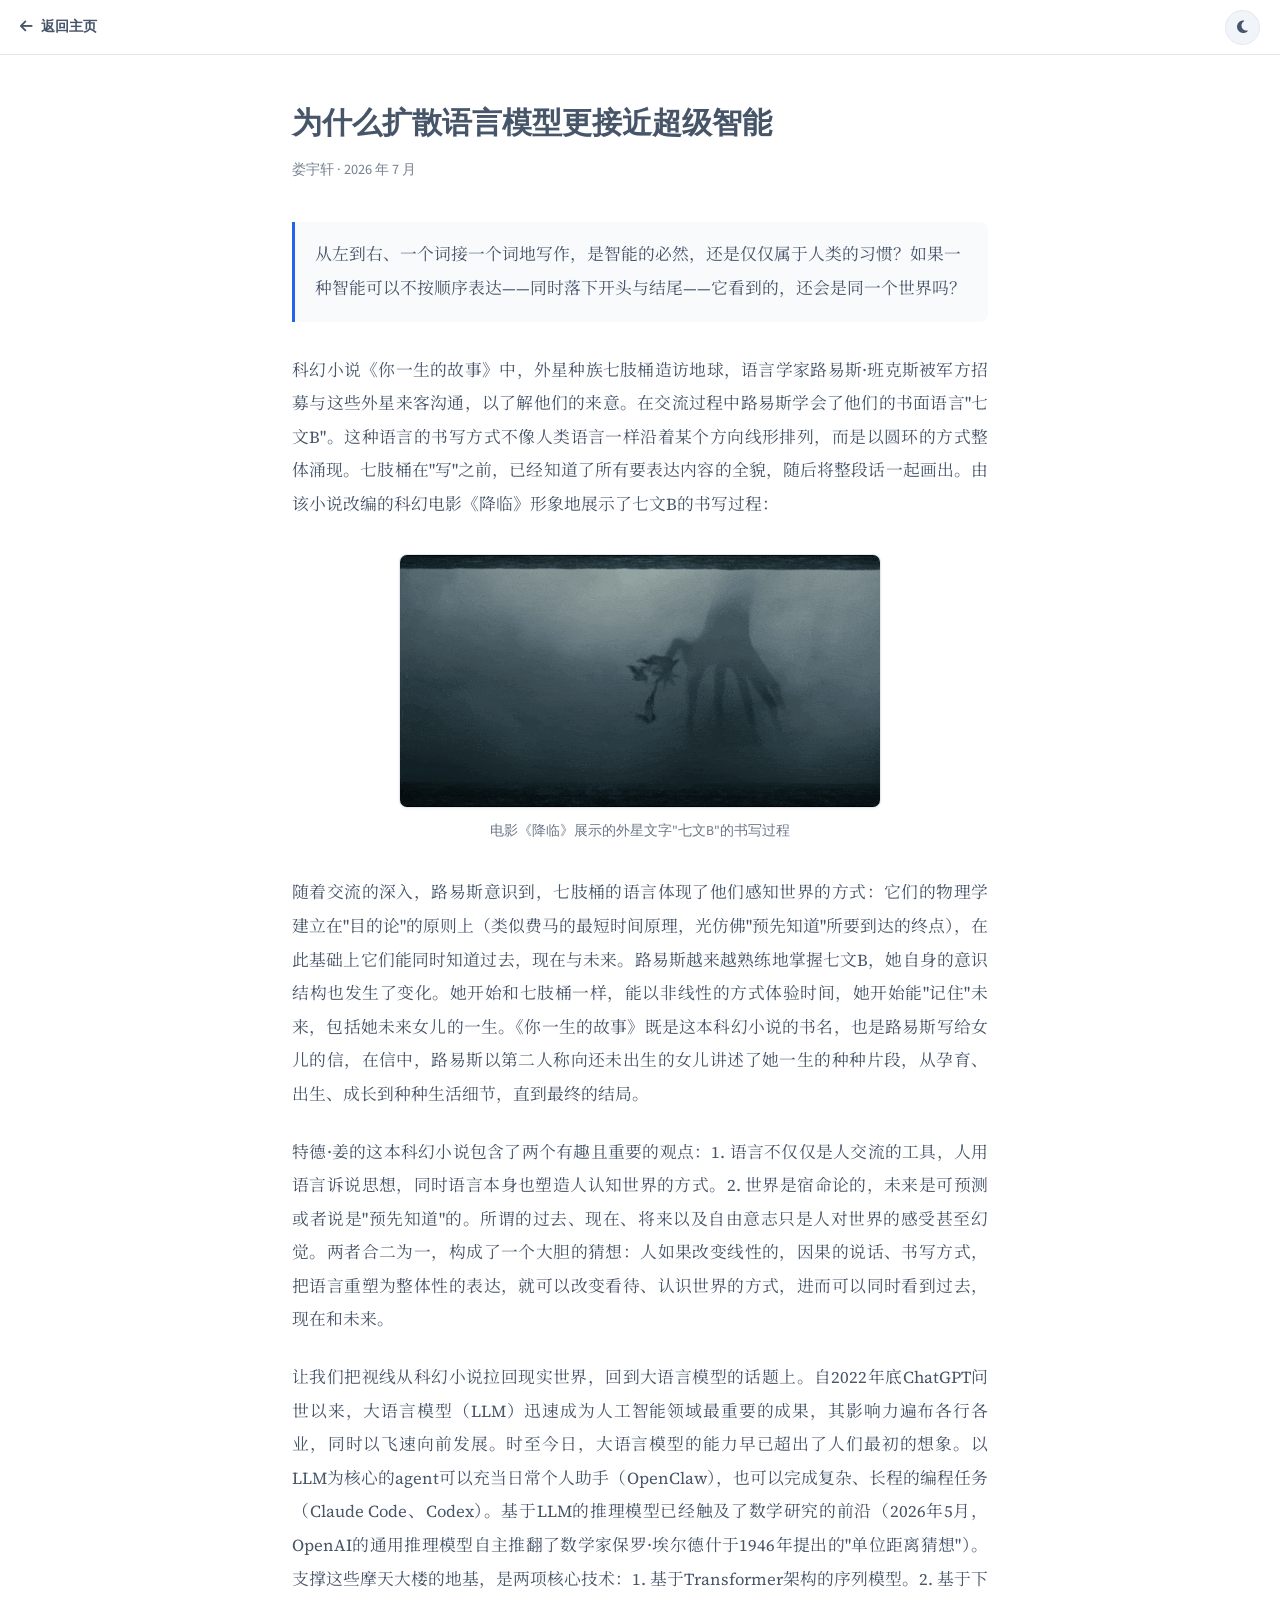
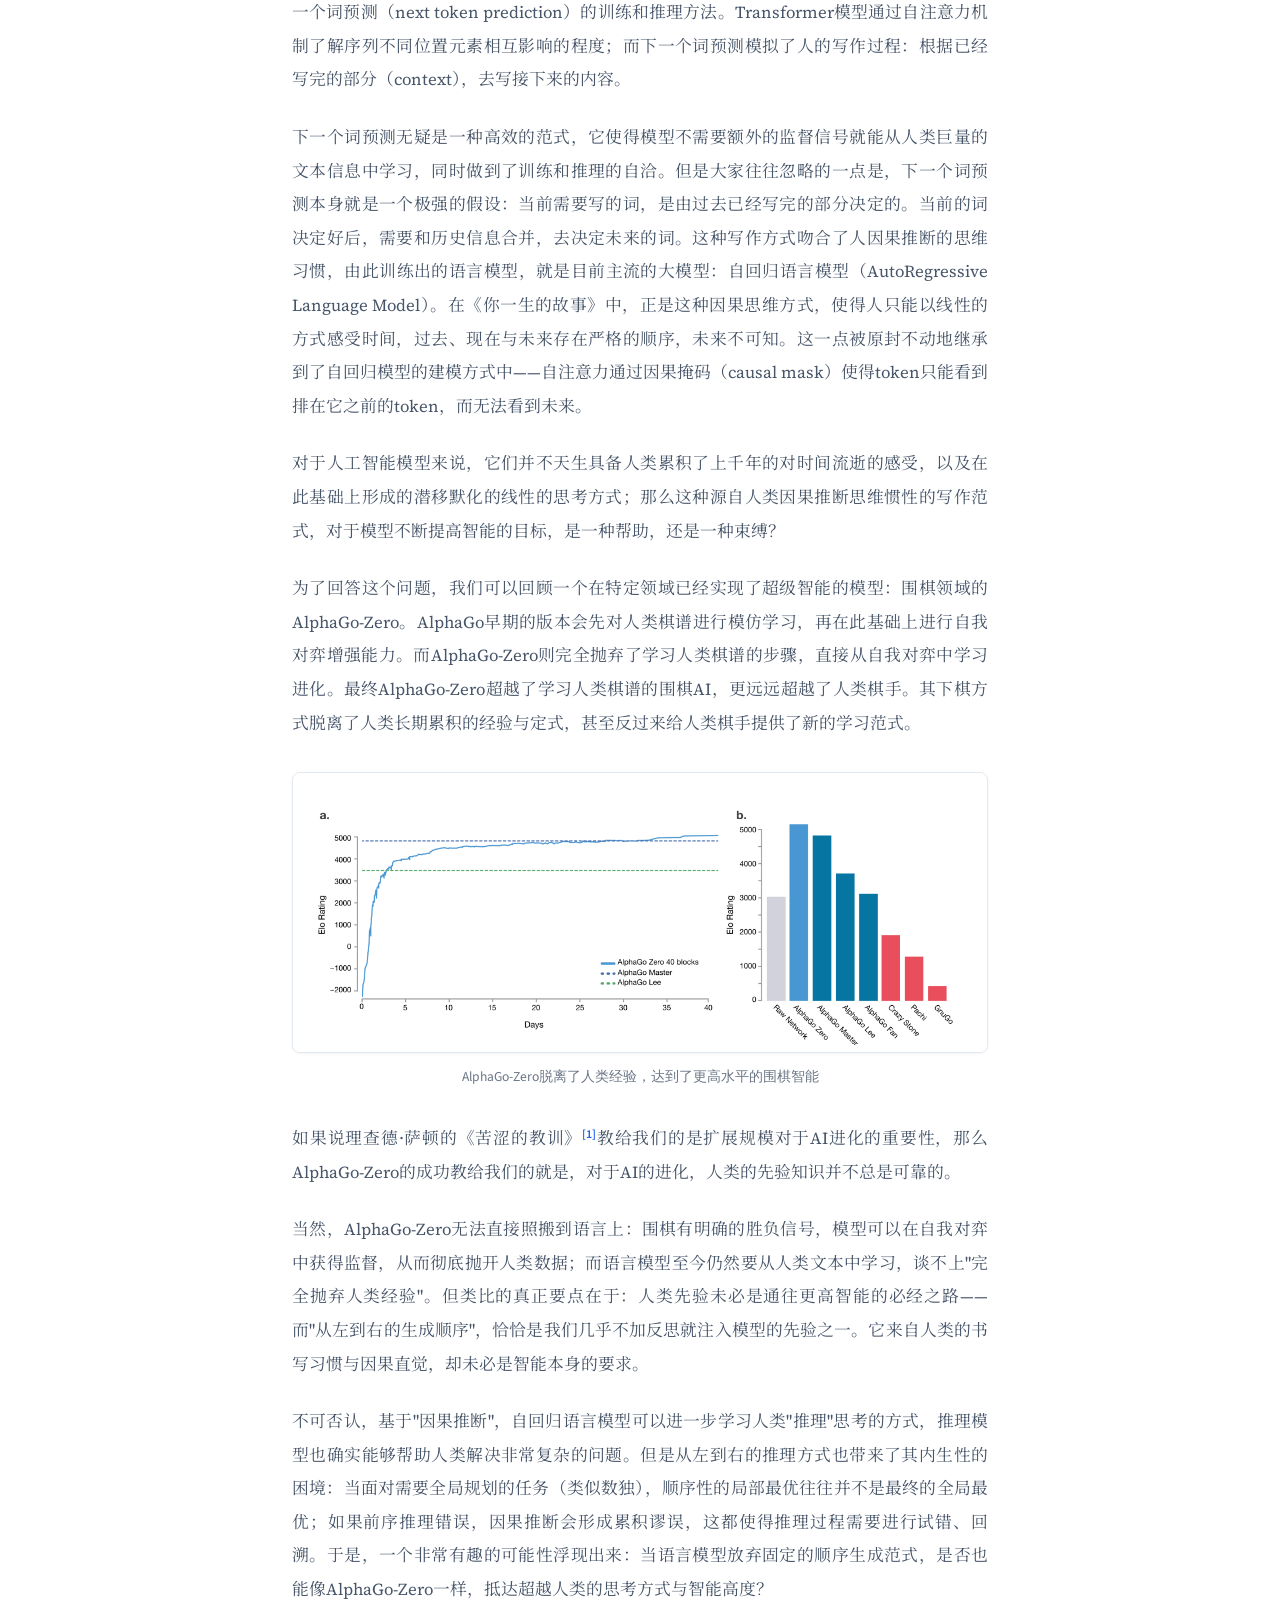
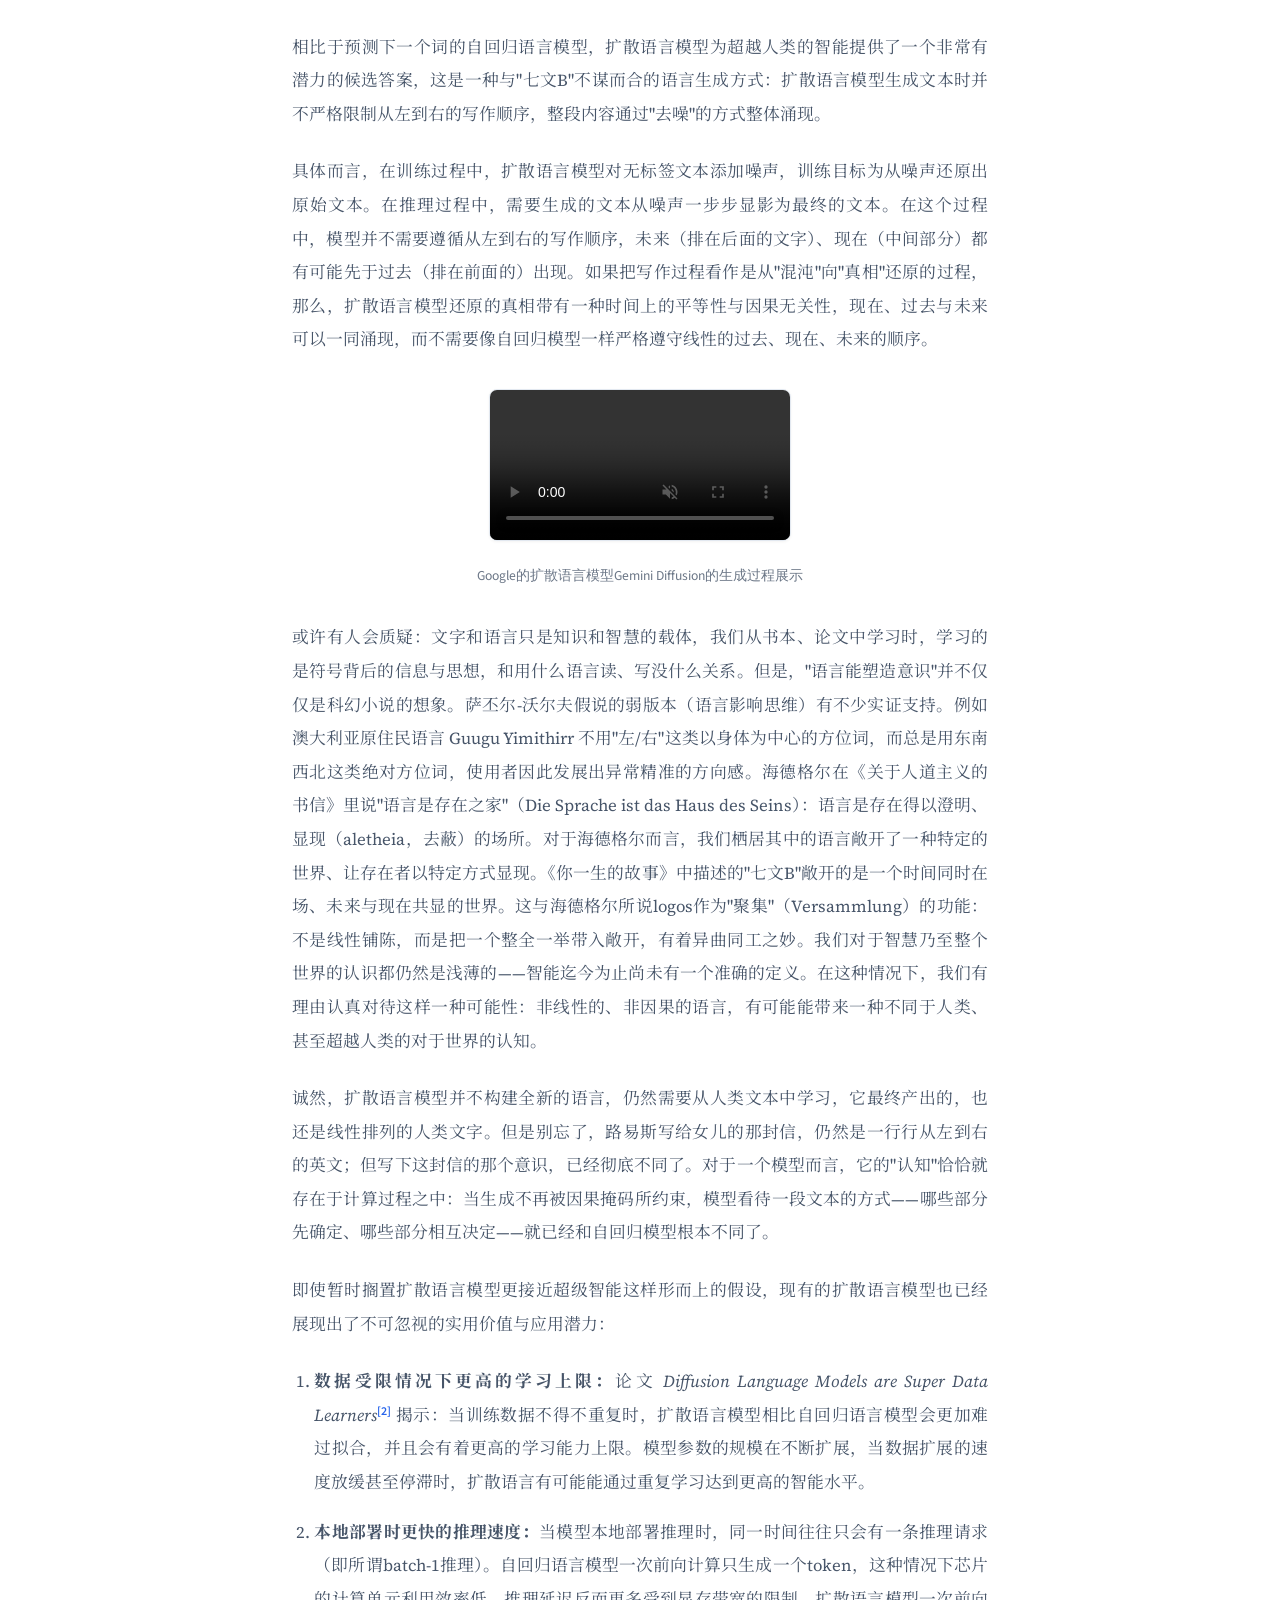
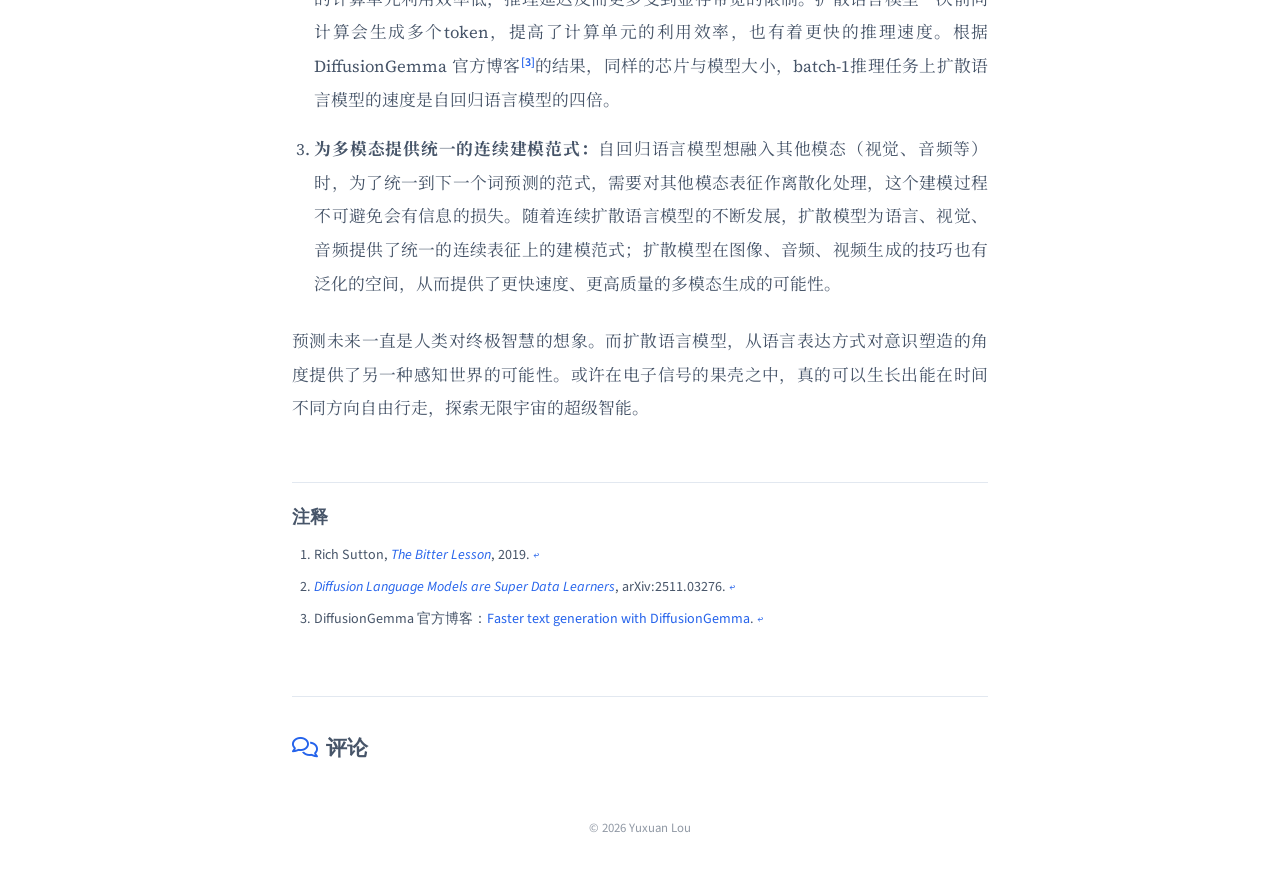
==== blog/diffusion-lm-superintelligence/index.html @ 395f34c0 "Add blog section with first post and giscus comments - New Blog nav item and homepage card linking t" ====
<!DOCTYPE html>
<html lang="zh-CN" data-bs-theme="light">
    <head>
        <!-- Prevent flash of wrong theme -->
        <script>
            (function() {
                var t = localStorage.getItem('theme') || (window.matchMedia('(prefers-color-scheme: dark)').matches ? 'dark' : 'light');
                document.documentElement.setAttribute('data-bs-theme', t);
            })();
        </script>
        <!-- Google tag (gtag.js) -->
        <script async src="https://www.googletagmanager.com/gtag/js?id=G-D4W0J4WZRP"></script>
        <script>
            window.dataLayer = window.dataLayer || [];
            function gtag(){dataLayer.push(arguments);}
            gtag('js', new Date());
            gtag('config', 'G-D4W0J4WZRP', {
                'cookie_domain': 'yuxuanlou.info',
                'cookie_flags': 'SameSite=None;Secure'
            });
        </script>
        <meta charset="utf-8" />
        <meta name="viewport" content="width=device-width, initial-scale=1, shrink-to-fit=no" />
        <meta name="description" content="从《你一生的故事》中的七文B谈起：从左到右的生成顺序是智能的必然，还是人类习惯注入模型的先验？扩散语言模型提供了一种非线性、非因果的语言生成方式。" />
        <meta name="author" content="Yuxuan Lou" />
        <!-- Open Graph -->
        <meta property="og:type" content="article" />
        <meta property="og:title" content="为什么扩散语言模型更接近超级智能" />
        <meta property="og:description" content="从《你一生的故事》中的七文B谈起：当语言生成不再被从左到右的顺序束缚，模型是否能抵达超越人类的思考方式与智能高度？" />
        <meta property="og:url" content="https://yuxuanlou.info/blog/diffusion-lm-superintelligence/" />
        <meta property="og:image" content="https://yuxuanlou.info/assets/img/resume_2.jpg" />
        <!-- Twitter Card -->
        <meta name="twitter:card" content="summary" />
        <meta name="twitter:title" content="为什么扩散语言模型更接近超级智能" />
        <meta name="twitter:description" content="当语言生成不再被从左到右的顺序束缚，模型是否能抵达超越人类的思考方式与智能高度？" />
        <meta name="theme-color" content="#ffffff" media="(prefers-color-scheme: light)" />
        <meta name="theme-color" content="#0f172a" media="(prefers-color-scheme: dark)" />
        <link rel="canonical" href="https://yuxuanlou.info/blog/diffusion-lm-superintelligence/" />
        <title>为什么扩散语言模型更接近超级智能 | Yuxuan Lou</title>
        <link rel="icon" type="image/x-icon" href="../../assets/img/favicon.ico" />
        <!-- Preconnect for performance -->
        <link rel="preconnect" href="https://fonts.googleapis.com" />
        <link rel="preconnect" href="https://fonts.gstatic.com" crossorigin />
        <link rel="preconnect" href="https://cdn.jsdelivr.net" crossorigin />
        <link rel="preconnect" href="https://cdnjs.cloudflare.com" crossorigin />
        <!-- Google Fonts (css2 API with display=swap) -->
        <link href="https://fonts.googleapis.com/css2?family=Source+Sans+3:ital,wght@0,400;0,500;0,600;0,700;1,400&family=Source+Serif+4:ital,wght@0,400;0,500;0,600;0,700;1,400&family=Noto+Serif+SC:wght@400;600;700&display=swap" rel="stylesheet" />
        <!-- Font Awesome 6 CSS -->
        <link rel="stylesheet" href="https://cdnjs.cloudflare.com/ajax/libs/font-awesome/6.5.1/css/all.min.css" crossorigin="anonymous" referrerpolicy="no-referrer" />
        <!-- Bootstrap 5.3.3 CSS (from CDN, with built-in dark mode) -->
        <link href="https://cdn.jsdelivr.net/npm/bootstrap@5.3.3/dist/css/bootstrap.min.css" rel="stylesheet" crossorigin="anonymous" />
        <!-- Custom theme CSS -->
        <link href="../../css/styles.css?v=6" rel="stylesheet" />
        <!-- Structured Data (JSON-LD) -->
        <script type="application/ld+json">
        {
            "@context": "https://schema.org",
            "@type": "BlogPosting",
            "headline": "为什么扩散语言模型更接近超级智能",
            "author": { "@type": "Person", "name": "Yuxuan Lou", "url": "https://yuxuanlou.info" },
            "datePublished": "2026-07-02",
            "inLanguage": "zh-CN",
            "url": "https://yuxuanlou.info/blog/diffusion-lm-superintelligence/"
        }
        </script>
    </head>
    <body class="blog-page">
        <!-- Top Bar -->
        <nav class="blog-topbar">
            <a class="blog-home-link" href="../../index.html"><i class="fas fa-arrow-left me-2"></i>返回主页</a>
            <div class="dark-mode-toggle-wrapper">
                <button id="darkModeToggle" class="dark-mode-toggle" aria-label="切换深色模式" title="切换深色模式">
                    <i class="fas fa-moon" id="darkModeIcon"></i>
                </button>
            </div>
        </nav>
        <!-- Article -->
        <main class="blog-post-container">
            <article class="blog-post">
                <header class="blog-post-header">
                    <h1 class="blog-post-title">为什么扩散语言模型更接近超级智能</h1>
                    <div class="blog-post-meta">娄宇轩 &middot; 2026 年 7 月</div>
                </header>
                <div class="blog-post-body">
                    <blockquote>从左到右、一个词接一个词地写作，是智能的必然，还是仅仅属于人类的习惯？如果一种智能可以不按顺序表达——同时落下开头与结尾——它看到的，还会是同一个世界吗？</blockquote>
                    <p>科幻小说《你一生的故事》中，外星种族七肢桶造访地球，语言学家路易斯·班克斯被军方招募与这些外星来客沟通，以了解他们的来意。在交流过程中路易斯学会了他们的书面语言"七文B"。这种语言的书写方式不像人类语言一样沿着某个方向线形排列，而是以圆环的方式整体涌现。七肢桶在"写"之前，已经知道了所有要表达内容的全貌，随后将整段话一起画出。由该小说改编的科幻电影《降临》形象地展示了七文B的书写过程：</p>
                    <figure class="blog-figure">
                        <img src="heptapod-b.gif" alt="电影《降临》展示的外星文字七文B的书写过程" loading="lazy" />
                        <figcaption>电影《降临》展示的外星文字"七文B"的书写过程</figcaption>
                    </figure>
                    <p>随着交流的深入，路易斯意识到，七肢桶的语言体现了他们感知世界的方式：它们的物理学建立在"目的论"的原则上（类似费马的最短时间原理，光仿佛"预先知道"所要到达的终点），在此基础上它们能同时知道过去，现在与未来。路易斯越来越熟练地掌握七文B，她自身的意识结构也发生了变化。她开始和七肢桶一样，能以非线性的方式体验时间，她开始能"记住"未来，包括她未来女儿的一生。《你一生的故事》既是这本科幻小说的书名，也是路易斯写给女儿的信，在信中，路易斯以第二人称向还未出生的女儿讲述了她一生的种种片段，从孕育、出生、成长到种种生活细节，直到最终的结局。</p>
                    <p>特德·姜的这本科幻小说包含了两个有趣且重要的观点：1. 语言不仅仅是人交流的工具，人用语言诉说思想，同时语言本身也塑造人认知世界的方式。2. 世界是宿命论的，未来是可预测或者说是"预先知道"的。所谓的过去、现在、将来以及自由意志只是人对世界的感受甚至幻觉。两者合二为一，构成了一个大胆的猜想：人如果改变线性的，因果的说话、书写方式，把语言重塑为整体性的表达，就可以改变看待、认识世界的方式，进而可以同时看到过去，现在和未来。</p>
                    <p>让我们把视线从科幻小说拉回现实世界，回到大语言模型的话题上。自2022年底ChatGPT问世以来，大语言模型（LLM）迅速成为人工智能领域最重要的成果，其影响力遍布各行各业，同时以飞速向前发展。时至今日，大语言模型的能力早已超出了人们最初的想象。以LLM为核心的agent可以充当日常个人助手（OpenClaw），也可以完成复杂、长程的编程任务（Claude Code、Codex）。基于LLM的推理模型已经触及了数学研究的前沿（2026年5月，OpenAI的通用推理模型自主推翻了数学家保罗·埃尔德什于1946年提出的"单位距离猜想"）。支撑这些摩天大楼的地基，是两项核心技术：1. 基于Transformer架构的序列模型。2. 基于下一个词预测（next token prediction）的训练和推理方法。Transformer模型通过自注意力机制了解序列不同位置元素相互影响的程度；而下一个词预测模拟了人的写作过程：根据已经写完的部分（context），去写接下来的内容。</p>
                    <p>下一个词预测无疑是一种高效的范式，它使得模型不需要额外的监督信号就能从人类巨量的文本信息中学习，同时做到了训练和推理的自洽。但是大家往往忽略的一点是，下一个词预测本身就是一个极强的假设：当前需要写的词，是由过去已经写完的部分决定的。当前的词决定好后，需要和历史信息合并，去决定未来的词。这种写作方式吻合了人因果推断的思维习惯，由此训练出的语言模型，就是目前主流的大模型：自回归语言模型（AutoRegressive Language Model）。在《你一生的故事》中，正是这种因果思维方式，使得人只能以线性的方式感受时间，过去、现在与未来存在严格的顺序，未来不可知。这一点被原封不动地继承到了自回归模型的建模方式中——自注意力通过因果掩码（causal mask）使得token只能看到排在它之前的token，而无法看到未来。</p>
                    <p>对于人工智能模型来说，它们并不天生具备人类累积了上千年的对时间流逝的感受，以及在此基础上形成的潜移默化的线性的思考方式；那么这种源自人类因果推断思维惯性的写作范式，对于模型不断提高智能的目标，是一种帮助，还是一种束缚？</p>
                    <p>为了回答这个问题，我们可以回顾一个在特定领域已经实现了超级智能的模型：围棋领域的AlphaGo-Zero。AlphaGo早期的版本会先对人类棋谱进行模仿学习，再在此基础上进行自我对弈增强能力。而AlphaGo-Zero则完全抛弃了学习人类棋谱的步骤，直接从自我对弈中学习进化。最终AlphaGo-Zero超越了学习人类棋谱的围棋AI，更远远超越了人类棋手。其下棋方式脱离了人类长期累积的经验与定式，甚至反过来给人类棋手提供了新的学习范式。</p>
                    <figure class="blog-figure">
                        <img src="alphagozero-results.png" alt="AlphaGo-Zero脱离了人类经验，达到了更高水平的围棋智能" loading="lazy" />
                        <figcaption>AlphaGo-Zero脱离了人类经验，达到了更高水平的围棋智能</figcaption>
                    </figure>
                    <p>如果说理查德·萨顿的《苦涩的教训》<sup class="blog-fn"><a id="fnref-1" href="#fn-1">[1]</a></sup>教给我们的是扩展规模对于AI进化的重要性，那么AlphaGo-Zero的成功教给我们的就是，对于AI的进化，人类的先验知识并不总是可靠的。</p>
                    <p>当然，AlphaGo-Zero无法直接照搬到语言上：围棋有明确的胜负信号，模型可以在自我对弈中获得监督，从而彻底抛开人类数据；而语言模型至今仍然要从人类文本中学习，谈不上"完全抛弃人类经验"。但类比的真正要点在于：人类先验未必是通往更高智能的必经之路——而"从左到右的生成顺序"，恰恰是我们几乎不加反思就注入模型的先验之一。它来自人类的书写习惯与因果直觉，却未必是智能本身的要求。</p>
                    <p>不可否认，基于"因果推断"，自回归语言模型可以进一步学习人类"推理"思考的方式，推理模型也确实能够帮助人类解决非常复杂的问题。但是从左到右的推理方式也带来了其内生性的困境：当面对需要全局规划的任务（类似数独），顺序性的局部最优往往并不是最终的全局最优；如果前序推理错误，因果推断会形成累积谬误，这都使得推理过程需要进行试错、回溯。于是，一个非常有趣的可能性浮现出来：当语言模型放弃固定的顺序生成范式，是否也能像AlphaGo-Zero一样，抵达超越人类的思考方式与智能高度？</p>
                    <p>相比于预测下一个词的自回归语言模型，扩散语言模型为超越人类的智能提供了一个非常有潜力的候选答案，这是一种与"七文B"不谋而合的语言生成方式：扩散语言模型生成文本时并不严格限制从左到右的写作顺序，整段内容通过"去噪"的方式整体涌现。</p>
                    <p>具体而言，在训练过程中，扩散语言模型对无标签文本添加噪声，训练目标为从噪声还原出原始文本。在推理过程中，需要生成的文本从噪声一步步显影为最终的文本。在这个过程中，模型并不需要遵循从左到右的写作顺序，未来（排在后面的文字）、现在（中间部分）都有可能先于过去（排在前面的）出现。如果把写作过程看作是从"混沌"向"真相"还原的过程，那么，扩散语言模型还原的真相带有一种时间上的平等性与因果无关性，现在、过去与未来可以一同涌现，而不需要像自回归模型一样严格遵守线性的过去、现在、未来的顺序。</p>
                    <figure class="blog-figure">
                        <video src="gemini-diffusion-example.mp4" controls muted playsinline preload="metadata"></video>
                        <figcaption>Google的扩散语言模型Gemini Diffusion的生成过程展示</figcaption>
                    </figure>
                    <p>或许有人会质疑：文字和语言只是知识和智慧的载体，我们从书本、论文中学习时，学习的是符号背后的信息与思想，和用什么语言读、写没什么关系。但是，"语言能塑造意识"并不仅仅是科幻小说的想象。萨丕尔-沃尔夫假说的弱版本（语言影响思维）有不少实证支持。例如澳大利亚原住民语言 Guugu Yimithirr 不用"左/右"这类以身体为中心的方位词，而总是用东南西北这类绝对方位词，使用者因此发展出异常精准的方向感。海德格尔在《关于人道主义的书信》里说"语言是存在之家"（Die Sprache ist das Haus des Seins）：语言是存在得以澄明、显现（aletheia，去蔽）的场所。对于海德格尔而言，我们栖居其中的语言敞开了一种特定的世界、让存在者以特定方式显现。《你一生的故事》中描述的"七文B"敞开的是一个时间同时在场、未来与现在共显的世界。这与海德格尔所说logos作为"聚集"（Versammlung）的功能：不是线性铺陈，而是把一个整全一举带入敞开，有着异曲同工之妙。我们对于智慧乃至整个世界的认识都仍然是浅薄的——智能迄今为止尚未有一个准确的定义。在这种情况下，我们有理由认真对待这样一种可能性：非线性的、非因果的语言，有可能能带来一种不同于人类、甚至超越人类的对于世界的认知。</p>
                    <p>诚然，扩散语言模型并不构建全新的语言，仍然需要从人类文本中学习，它最终产出的，也还是线性排列的人类文字。但是别忘了，路易斯写给女儿的那封信，仍然是一行行从左到右的英文；但写下这封信的那个意识，已经彻底不同了。对于一个模型而言，它的"认知"恰恰就存在于计算过程之中：当生成不再被因果掩码所约束，模型看待一段文本的方式——哪些部分先确定、哪些部分相互决定——就已经和自回归模型根本不同了。</p>
                    <p>即使暂时搁置扩散语言模型更接近超级智能这样形而上的假设，现有的扩散语言模型也已经展现出了不可忽视的实用价值与应用潜力：</p>
                    <ol>
                        <li><strong>数据受限情况下更高的学习上限：</strong>论文 <em>Diffusion Language Models are Super Data Learners</em><sup class="blog-fn"><a id="fnref-2" href="#fn-2">[2]</a></sup> 揭示：当训练数据不得不重复时，扩散语言模型相比自回归语言模型会更加难过拟合，并且会有着更高的学习能力上限。模型参数的规模在不断扩展，当数据扩展的速度放缓甚至停滞时，扩散语言有可能能通过重复学习达到更高的智能水平。</li>
                        <li><strong>本地部署时更快的推理速度：</strong>当模型本地部署推理时，同一时间往往只会有一条推理请求（即所谓batch-1推理）。自回归语言模型一次前向计算只生成一个token，这种情况下芯片的计算单元利用效率低，推理延迟反而更多受到显存带宽的限制。扩散语言模型一次前向计算会生成多个token，提高了计算单元的利用效率，也有着更快的推理速度。根据 DiffusionGemma 官方博客<sup class="blog-fn"><a id="fnref-3" href="#fn-3">[3]</a></sup>的结果，同样的芯片与模型大小，batch-1推理任务上扩散语言模型的速度是自回归语言模型的四倍。</li>
                        <li><strong>为多模态提供统一的连续建模范式：</strong>自回归语言模型想融入其他模态（视觉、音频等）时，为了统一到下一个词预测的范式，需要对其他模态表征作离散化处理，这个建模过程不可避免会有信息的损失。随着连续扩散语言模型的不断发展，扩散模型为语言、视觉、音频提供了统一的连续表征上的建模范式；扩散模型在图像、音频、视频生成的技巧也有泛化的空间，从而提供了更快速度、更高质量的多模态生成的可能性。</li>
                    </ol>
                    <p>预测未来一直是人类对终极智慧的想象。而扩散语言模型，从语言表达方式对意识塑造的角度提供了另一种感知世界的可能性。或许在电子信号的果壳之中，真的可以生长出能在时间不同方向自由行走，探索无限宇宙的超级智能。</p>
                </div>
                <footer class="blog-footnotes">
                    <h2>注释</h2>
                    <ol>
                        <li id="fn-1">Rich Sutton, <a href="http://www.incompleteideas.net/IncIdeas/BitterLesson.html" target="_blank" rel="noopener"><em>The Bitter Lesson</em></a>, 2019. <a class="blog-fn-back" href="#fnref-1" aria-label="返回正文">&#8617;</a></li>
                        <li id="fn-2"><a href="https://arxiv.org/abs/2511.03276" target="_blank" rel="noopener"><em>Diffusion Language Models are Super Data Learners</em></a>, arXiv:2511.03276. <a class="blog-fn-back" href="#fnref-2" aria-label="返回正文">&#8617;</a></li>
                        <li id="fn-3">DiffusionGemma 官方博客：<a href="https://blog.google/innovation-and-ai/technology/developers-tools/diffusion-gemma-faster-text-generation/" target="_blank" rel="noopener">Faster text generation with DiffusionGemma</a>. <a class="blog-fn-back" href="#fnref-3" aria-label="返回正文">&#8617;</a></li>
                    </ol>
                </footer>
            </article>
            <!-- Comments (giscus, backed by GitHub Discussions) -->
            <section class="blog-comments">
                <h2><i class="far fa-comments me-2 text-primary"></i>评论</h2>
                <div id="giscus-container"></div>
            </section>
            <div class="last-updated">
                &copy; 2026 Yuxuan Lou
            </div>
        </main>
        <!-- Back to Top -->
        <button type="button" id="backToTop" class="back-to-top" aria-label="返回顶部" title="返回顶部">
            <i class="fas fa-arrow-up"></i>
        </button>
        <!-- Custom JS (dark mode toggle, back to top) -->
        <script src="../../js/scripts.js?v=3"></script>
        <!-- giscus comments, theme synced with site dark mode -->
        <script>
            (function () {
                function giscusTheme() {
                    return document.documentElement.getAttribute('data-bs-theme') === 'dark' ? 'dark' : 'light';
                }
                var s = document.createElement('script');
                s.src = 'https://giscus.app/client.js';
                s.async = true;
                s.crossOrigin = 'anonymous';
                var attrs = {
                    'data-repo': 'yuxuan-lou/yuxuanlou.github.io',
                    'data-repo-id': 'R_kgDOGIU3XA',
                    'data-category': 'Announcements',
                    'data-category-id': 'DIC_kwDOGIU3XM4C1wmO',
                    'data-mapping': 'pathname',
                    'data-strict': '0',
                    'data-reactions-enabled': '1',
                    'data-emit-metadata': '0',
                    'data-input-position': 'top',
                    'data-theme': giscusTheme(),
                    'data-lang': 'zh-CN',
                    'data-loading': 'lazy'
                };
                Object.keys(attrs).forEach(function (k) { s.setAttribute(k, attrs[k]); });
                document.getElementById('giscus-container').appendChild(s);
                // Keep giscus theme in sync with the site dark-mode toggle
                new MutationObserver(function () {
                    var iframe = document.querySelector('iframe.giscus-frame');
                    if (iframe) {
                        iframe.contentWindow.postMessage(
                            { giscus: { setConfig: { theme: giscusTheme() } } },
                            'https://giscus.app'
                        );
                    }
                }).observe(document.documentElement, { attributes: true, attributeFilter: ['data-bs-theme'] });
            })();
        </script>
    </body>
</html>
---- css/styles.css ----
/* ========================================================================
   Yuxuan Lou – Personal Academic Homepage
   Custom Styles (built on Bootstrap 5.3.3 from CDN)
   ======================================================================== */

/* ----- 1. Custom Properties (Light / Dark) ----- */
:root {
    --accent: #2563eb;
    --accent-hover: #1d4ed8;
    --accent-light: #dbeafe;
    --accent-rgb: 37, 99, 235;
    --sidebar-bg: linear-gradient(180deg, #0f172a 0%, #1e293b 100%);
    --sidebar-width: 17rem;
    --card-bg: #ffffff;
    --card-border: #e2e8f0;
    --card-shadow: 0 1px 3px rgba(0, 0, 0, 0.05);
    --card-shadow-hover: 0 4px 16px rgba(0, 0, 0, 0.1);
    --section-alt: #f8fafc;
    --news-date-bg: #eff6ff;
    --news-date-color: #1e40af;
    --divider: #e2e8f0;
    --text-muted-custom: #475569;
    --keyword-bg: #f1f5f9;
    --keyword-border: #e2e8f0;
}

[data-bs-theme="dark"] {
    --accent: #60a5fa;
    --accent-hover: #93c5fd;
    --accent-light: #1e3a5f;
    --accent-rgb: 96, 165, 250;
    --sidebar-bg: linear-gradient(180deg, #020617 0%, #0f172a 100%);
    --card-bg: #1e293b;
    --card-border: #334155;
    --card-shadow: 0 1px 3px rgba(0, 0, 0, 0.2);
    --card-shadow-hover: 0 4px 16px rgba(0, 0, 0, 0.35);
    --section-alt: #0f172a;
    --news-date-bg: #1e3a5f;
    --news-date-color: #93c5fd;
    --divider: #334155;
    --text-muted-custom: #94a3b8;
    --keyword-bg: #0f172a;
    --keyword-border: #334155;
}

/* ----- 2. Base & Typography ----- */
html {
    scroll-behavior: smooth;
    scroll-padding-top: 4rem;
}

body {
    padding-top: 3.5rem;
    font-family: "Source Serif 4", "Georgia", "Times New Roman", serif;
    color: var(--text-muted-custom);
    background-color: #ffffff;
    font-size: 1rem;
    line-height: 1.7;
    -webkit-font-smoothing: antialiased;
    -moz-osx-font-smoothing: grayscale;
}

[data-bs-theme="dark"] body {
    background-color: #0f172a;
    color: var(--text-muted-custom);
}

@media (min-width: 992px) {
    body {
        padding-top: 0;
        padding-left: var(--sidebar-width);
    }
}

h1, .h1,
h2, .h2,
h3, .h3,
h4, .h4 {
    font-family: "Source Sans 3", "Helvetica Neue", Arial, sans-serif;
}

h1, .h1 {
    font-weight: 700;
    line-height: 1.1;
    letter-spacing: -0.01em;
}

h2, .h2 {
    font-weight: 600;
    letter-spacing: 0.01em;
}

/* Section heading accent underline */
section.resume-section h2 {
    position: relative;
    padding-bottom: 0.75rem;
}

section.resume-section h2::after {
    content: "";
    position: absolute;
    left: 0;
    bottom: 0;
    width: 3rem;
    height: 3px;
    background: var(--accent);
    border-radius: 2px;
}

::selection {
    background: rgba(var(--accent-rgb), 0.25);
}

a:focus-visible,
button:focus-visible {
    outline: 2px solid var(--accent);
    outline-offset: 2px;
}

h3, .h3 {
    font-weight: 600;
    font-size: 1.15rem;
}

p.lead {
    font-size: 1.05rem;
    font-weight: 400;
    line-height: 1.8;
}

.subheading {
    font-family: "Source Sans 3", "Helvetica Neue", Arial, sans-serif;
    font-weight: 500;
    font-size: 1.15rem;
    color: var(--text-muted-custom);
    text-transform: none;
}

a {
    color: var(--accent);
    text-decoration: none;
    transition: color 0.2s ease;
}

a:hover {
    color: var(--accent-hover);
}

.text-primary {
    color: var(--accent) !important;
}

/* ----- 3. Sidebar Navigation ----- */
#sideNav {
    background-color: #0f172a !important;
    background-image: linear-gradient(180deg, #0f172a 0%, #1e293b 100%) !important;
    padding-left: 1rem;
    padding-right: 1rem;
    border: none;
}

#sideNav .navbar-nav .nav-item .nav-link {
    font-family: "Source Sans 3", "Helvetica Neue", Arial, sans-serif;
    font-weight: 600;
    letter-spacing: 0.02rem;
    text-transform: none;
    color: rgba(255, 255, 255, 0.65);
    font-size: 0.88rem;
    padding: 0.55rem 0;
    transition: color 0.2s ease, background 0.2s ease;
}

#sideNav .navbar-nav .nav-item .nav-link:hover,
#sideNav .navbar-nav .nav-item .nav-link.active {
    color: #ffffff;
}

#sideNav .navbar-toggler:focus {
    box-shadow: 0 0 0 0.2rem rgba(96, 165, 250, 0.4);
}

@media (min-width: 992px) {
    #sideNav {
        padding-left: 0;
        padding-right: 0;
        text-align: center;
        position: fixed;
        top: 0;
        left: 0;
        right: auto !important;
        display: flex;
        flex-direction: column;
        width: var(--sidebar-width);
        height: 100vh;
        z-index: 1030;
    }

    #sideNav .navbar-brand {
        display: flex;
        margin: auto auto 0;
        padding: 0.5rem;
    }

    #sideNav .navbar-brand .img-profile {
        max-width: 10rem;
        max-height: 10rem;
        border: 0.3rem solid rgba(96, 165, 250, 0.3);
        box-shadow: 0 0 25px rgba(96, 165, 250, 0.12);
        transition: border-color 0.3s ease, box-shadow 0.3s ease;
    }

    #sideNav .navbar-brand .img-profile:hover {
        border-color: rgba(96, 165, 250, 0.6);
        box-shadow: 0 0 35px rgba(96, 165, 250, 0.22);
    }

    #sideNav .navbar-collapse {
        display: flex;
        align-items: flex-start;
        flex-grow: 0;
        width: 100%;
        margin-bottom: auto;
    }

    #sideNav .navbar-collapse .navbar-nav {
        flex-direction: column;
        width: 100%;
    }

    #sideNav .navbar-collapse .navbar-nav .nav-item {
        display: block;
    }

    #sideNav .navbar-collapse .navbar-nav .nav-item .nav-link {
        display: block;
        padding: 0.6rem 1.5rem;
    }

    #sideNav .navbar-nav .nav-item .nav-link.active {
        background: rgba(255, 255, 255, 0.05);
        border-right: 3px solid var(--accent);
    }
}

/* ----- 4. Dark Mode Toggle ----- */
.dark-mode-toggle {
    background: rgba(255, 255, 255, 0.08);
    border: 1px solid rgba(255, 255, 255, 0.12);
    color: rgba(255, 255, 255, 0.75);
    border-radius: 50%;
    width: 2.2rem;
    height: 2.2rem;
    display: inline-flex;
    align-items: center;
    justify-content: center;
    cursor: pointer;
    transition: all 0.25s ease;
    font-size: 0.9rem;
}

.dark-mode-toggle:hover {
    background: rgba(255, 255, 255, 0.18);
    color: #ffffff;
    transform: scale(1.1);
}

.dark-mode-toggle-wrapper {
    padding: 0.75rem;
    text-align: center;
}

@media (max-width: 991.98px) {
    .dark-mode-toggle-wrapper {
        position: fixed;
        top: 0.55rem;
        right: 4.5rem;
        padding: 0;
        z-index: 1031;
    }
}

/* ----- 5. Resume Sections ----- */
section.resume-section {
    padding: 5rem 1rem;
    max-width: 75rem;
}

section.resume-section .resume-section-content {
    width: 100%;
}

section.resume-section:first-of-type {
    min-height: 100vh;
    display: flex;
    align-items: center;
}

@media (min-width: 992px) {
    section.resume-section {
        padding: 5rem 3rem;
    }
}

hr.m-0 {
    border-color: var(--divider);
    opacity: 0.4;
}

/* ----- 6. About Section ----- */
.contact-info {
    font-family: "Source Sans 3", "Helvetica Neue", Arial, sans-serif;
    font-size: 0.95rem;
    color: var(--text-muted-custom);
}

.contact-info a {
    color: var(--text-muted-custom);
    transition: color 0.2s ease;
}

.contact-info a:hover {
    color: var(--accent);
}

/* ----- 7. Social Icons ----- */
.social-icons .social-icon {
    display: inline-flex;
    align-items: center;
    justify-content: center;
    height: 3rem;
    width: 3rem;
    background-color: #495057;
    color: #fff;
    border-radius: 50%;
    font-size: 1.2rem;
    margin-right: 0.75rem;
    transition: all 0.25s ease;
}

[data-bs-theme="dark"] .social-icons .social-icon {
    background-color: #334155;
}

.social-icons .social-icon:last-child {
    margin-right: 0;
}

.social-icons .social-icon:hover {
    background-color: var(--accent);
    transform: translateY(-3px);
    box-shadow: 0 4px 12px rgba(var(--accent-rgb), 0.35);
}

/* ----- 8. News Section ----- */
.news-list {
    padding: 0;
    margin: 0;
}

.news-item {
    display: flex;
    align-items: baseline;
    padding: 0.85rem 0;
    border-bottom: 1px solid var(--divider);
}

.news-item:last-child {
    border-bottom: none;
}

.news-date {
    font-family: "Source Sans 3", "Helvetica Neue", Arial, sans-serif;
    display: inline-block;
    min-width: 5.5rem;
    padding: 0.2rem 0.6rem;
    background: var(--news-date-bg);
    color: var(--news-date-color);
    border-radius: 0.25rem;
    font-size: 0.8rem;
    font-weight: 600;
    text-align: center;
    margin-right: 1rem;
    flex-shrink: 0;
}

.news-text {
    font-size: 0.95rem;
    line-height: 1.6;
}

.news-toggle {
    font-family: "Source Sans 3", "Helvetica Neue", Arial, sans-serif;
    display: inline-flex;
    align-items: center;
    padding: 0.35rem 1rem;
    background: transparent;
    color: var(--accent);
    border: 1px solid var(--card-border);
    border-radius: 2rem;
    font-size: 0.85rem;
    font-weight: 600;
    cursor: pointer;
    transition: all 0.2s ease;
}

.news-toggle:hover {
    background: var(--accent-light);
    border-color: var(--accent);
}

/* ----- 9. Content Cards ----- */
.content-card {
    padding: 1.25rem 1.5rem;
    background: var(--card-bg);
    border: 1px solid var(--card-border);
    border-left: 3px solid var(--accent);
    border-radius: 0 0.5rem 0.5rem 0;
    box-shadow: var(--card-shadow);
    transition: transform 0.2s ease, box-shadow 0.2s ease;
}

.content-card:hover {
    transform: translateX(4px);
    box-shadow: var(--card-shadow-hover);
}

.content-card h3 {
    font-size: 1.1rem;
    font-weight: 600;
    margin-bottom: 0.4rem;
    line-height: 1.4;
}

.content-card .subheading {
    font-size: 1rem;
    font-family: "Source Sans 3", "Helvetica Neue", Arial, sans-serif;
    text-transform: none;
    color: var(--text-muted-custom);
    margin-bottom: 0;
}

/* ----- 10. Publication Styles ----- */
.pub-authors {
    font-family: "Source Sans 3", "Helvetica Neue", Arial, sans-serif;
    font-size: 0.9rem;
    color: var(--text-muted-custom);
    line-height: 1.5;
}

.pub-links {
    display: flex;
    flex-wrap: wrap;
    gap: 0.5rem;
    margin-top: 0.6rem;
}

.pub-link {
    font-family: "Source Sans 3", "Helvetica Neue", Arial, sans-serif;
    display: inline-flex;
    align-items: center;
    padding: 0.2rem 0.7rem;
    background: var(--accent-light);
    color: var(--accent);
    border-radius: 2rem;
    font-size: 0.8rem;
    font-weight: 500;
    transition: all 0.2s ease;
    text-decoration: none;
}

.pub-link:hover {
    background: var(--accent);
    color: #ffffff;
}

button.pub-link {
    border: none;
    cursor: pointer;
}

.bibtex-block {
    position: relative;
    margin-top: 0.75rem;
}

.bibtex-block pre {
    font-size: 0.78rem;
    line-height: 1.5;
    background: var(--keyword-bg);
    border: 1px solid var(--keyword-border);
    border-radius: 0.4rem;
    padding: 0.85rem 2.5rem 0.85rem 1rem;
    margin: 0;
    color: var(--text-muted-custom);
    white-space: pre-wrap;
    word-break: break-word;
}

.bibtex-copy {
    position: absolute;
    top: 0.5rem;
    right: 0.5rem;
    background: transparent;
    border: 1px solid var(--keyword-border);
    border-radius: 0.3rem;
    color: var(--text-muted-custom);
    width: 1.8rem;
    height: 1.8rem;
    font-size: 0.8rem;
    cursor: pointer;
    transition: all 0.2s ease;
}

.bibtex-copy:hover {
    color: var(--accent);
    border-color: var(--accent);
}

.badge-status {
    font-family: "Source Sans 3", "Helvetica Neue", Arial, sans-serif;
    display: inline-block;
    padding: 0.12rem 0.5rem;
    background: #fef3c7;
    color: #92400e;
    border-radius: 0.25rem;
    font-size: 0.7rem;
    font-weight: 600;
    vertical-align: middle;
    margin-left: 0.4rem;
    text-transform: none;
}

[data-bs-theme="dark"] .badge-status {
    background: #451a03;
    color: #fbbf24;
}

/* ----- 11. Date Badge ----- */
.date-badge {
    font-family: "Source Sans 3", "Helvetica Neue", Arial, sans-serif;
    font-size: 0.85rem;
    font-weight: 500;
    white-space: nowrap;
}

/* ----- 12. Keyword Tags ----- */
.keywords {
    margin-top: 0.5rem;
}

.keyword-tag {
    font-family: "Source Sans 3", "Helvetica Neue", Arial, sans-serif;
    display: inline-block;
    padding: 0.15rem 0.55rem;
    background: var(--keyword-bg);
    color: var(--text-muted-custom);
    border-radius: 0.25rem;
    font-size: 0.75rem;
    font-weight: 500;
    margin-right: 0.3rem;
    margin-bottom: 0.3rem;
    border: 1px solid var(--keyword-border);
}

/* ----- 13. Stars Badge ----- */
.stars-badge {
    display: inline-flex;
    align-items: center;
    gap: 0.3rem;
    color: #d97706;
    font-weight: 600;
    font-size: 0.9rem;
    flex-shrink: 0;
}

[data-bs-theme="dark"] .stars-badge {
    color: #fbbf24;
}

/* ----- 14. Research Interest Tags (About section) ----- */
.interest-tags {
    display: flex;
    flex-wrap: wrap;
    gap: 0.5rem;
}

.interest-tag {
    font-family: "Source Sans 3", "Helvetica Neue", Arial, sans-serif;
    display: inline-flex;
    align-items: center;
    padding: 0.35rem 0.85rem;
    background: var(--accent-light);
    color: var(--accent);
    border: 1px solid transparent;
    border-radius: 2rem;
    font-size: 0.88rem;
    font-weight: 600;
}

[data-bs-theme="dark"] .interest-tag {
    background: var(--accent-light);
    color: var(--accent-hover);
}

/* ----- 15. Skills Section ----- */
.skill-group {
    margin-bottom: 1.25rem;
}

.skill-group-title {
    font-family: "Source Sans 3", "Helvetica Neue", Arial, sans-serif;
    font-weight: 600;
    margin-bottom: 0.25rem;
}

.skill-group-content {
    font-family: "Source Sans 3", "Helvetica Neue", Arial, sans-serif;
    color: var(--text-muted-custom);
    line-height: 1.6;
}

/* ----- 16. Scroll Animations ----- */
.fade-in-section {
    opacity: 0;
    transform: translateY(20px);
    transition: opacity 0.6s ease-out, transform 0.6s ease-out;
}

.fade-in-section.visible {
    opacity: 1;
    transform: translateY(0);
}

/* Staggered delays for siblings */
.fade-in-section:nth-child(2) { transition-delay: 0.08s; }
.fade-in-section:nth-child(3) { transition-delay: 0.16s; }
.fade-in-section:nth-child(4) { transition-delay: 0.24s; }
.fade-in-section:nth-child(5) { transition-delay: 0.32s; }
.fade-in-section:nth-child(6) { transition-delay: 0.40s; }

/* ----- 16b. Back to Top ----- */
.back-to-top {
    position: fixed;
    bottom: 1.5rem;
    right: 1.5rem;
    width: 2.6rem;
    height: 2.6rem;
    border-radius: 50%;
    border: none;
    background: var(--accent);
    color: #ffffff;
    font-size: 0.95rem;
    box-shadow: 0 4px 14px rgba(var(--accent-rgb), 0.4);
    cursor: pointer;
    opacity: 0;
    visibility: hidden;
    transform: translateY(0.5rem);
    transition: opacity 0.25s ease, transform 0.25s ease, visibility 0.25s;
    z-index: 1040;
}

.back-to-top.show {
    opacity: 1;
    visibility: visible;
    transform: translateY(0);
}

.back-to-top:hover {
    background: var(--accent-hover);
}

/* ----- 17. Last Updated ----- */
.last-updated {
    font-family: "Source Sans 3", "Helvetica Neue", Arial, sans-serif;
    padding: 2rem 1rem;
    text-align: center;
    font-size: 0.8rem;
    color: var(--text-muted-custom);
    opacity: 0.6;
}

@media (min-width: 992px) {
    .last-updated {
        padding: 2rem 3rem;
    }
}

/* ----- 18. Responsive ----- */
@media (max-width: 767.98px) {
    section.resume-section {
        padding: 3rem 1rem;
    }

    section.resume-section:first-of-type {
        min-height: auto;
        padding-top: 4rem;
    }

    h1, .h1 {
        font-size: 3rem;
    }

    .content-card {
        padding: 1rem;
    }

    .news-item {
        flex-direction: column;
        gap: 0.35rem;
    }

    .news-date {
        margin-right: 0;
        align-self: flex-start;
    }
}

/* ----- 19. Blog ----- */
/* Homepage blog card */
.blog-card h3 a {
    color: inherit;
    transition: color 0.2s ease;
}

.blog-card h3 a:hover {
    color: var(--accent);
}

.blog-excerpt {
    font-size: 0.95rem;
    line-height: 1.7;
    margin-bottom: 0.75rem;
}

/* Blog post page layout (no sidebar) */
body.blog-page {
    padding-top: 0;
}

@media (min-width: 992px) {
    body.blog-page {
        padding-left: 0;
    }
}

.blog-topbar {
    position: sticky;
    top: 0;
    z-index: 1030;
    display: flex;
    align-items: center;
    justify-content: space-between;
    padding: 0.6rem 1.25rem;
    background: rgba(255, 255, 255, 0.85);
    backdrop-filter: blur(8px);
    -webkit-backdrop-filter: blur(8px);
    border-bottom: 1px solid var(--divider);
    font-family: "Source Sans 3", "Helvetica Neue", Arial, sans-serif;
}

[data-bs-theme="dark"] .blog-topbar {
    background: rgba(15, 23, 42, 0.85);
}

.blog-topbar .dark-mode-toggle-wrapper {
    position: static;
    padding: 0;
}

.blog-topbar .dark-mode-toggle {
    background: var(--keyword-bg);
    border: 1px solid var(--card-border);
    color: var(--text-muted-custom);
}

.blog-topbar .dark-mode-toggle:hover {
    background: var(--accent-light);
    color: var(--accent);
}

.blog-home-link {
    font-weight: 600;
    font-size: 0.9rem;
    color: var(--text-muted-custom);
}

.blog-home-link:hover {
    color: var(--accent);
}

.blog-post-container {
    max-width: 46rem;
    margin: 0 auto;
    padding: 3rem 1.25rem 3rem;
}

.blog-post-title {
    font-size: 1.9rem;
    font-weight: 700;
    line-height: 1.4;
    letter-spacing: 0;
    margin-bottom: 0.75rem;
}

.blog-post-meta {
    font-family: "Source Sans 3", "Helvetica Neue", Arial, sans-serif;
    font-size: 0.9rem;
    color: var(--text-muted-custom);
    opacity: 0.75;
    margin-bottom: 2.5rem;
}

.blog-post-body {
    font-family: "Source Serif 4", "Noto Serif SC", "Songti SC", "SimSun", Georgia, serif;
    font-size: 1.05rem;
    line-height: 2;
}

.blog-post-body p {
    margin-bottom: 1.5rem;
    text-align: justify;
}

.blog-post-body blockquote {
    margin: 0 0 2rem;
    padding: 1rem 1.25rem;
    background: var(--section-alt);
    border-left: 3px solid var(--accent);
    border-radius: 0 0.5rem 0.5rem 0;
    color: var(--text-muted-custom);
}

.blog-post-body ol {
    padding-left: 1.4rem;
    margin-bottom: 1.5rem;
}

.blog-post-body ol li {
    margin-bottom: 1rem;
    text-align: justify;
}

.blog-figure {
    margin: 2rem 0;
    text-align: center;
}

.blog-figure img,
.blog-figure video {
    max-width: 100%;
    border-radius: 0.5rem;
    border: 1px solid var(--card-border);
    box-shadow: var(--card-shadow);
}

.blog-figure figcaption {
    margin-top: 0.6rem;
    font-family: "Source Sans 3", "Helvetica Neue", Arial, sans-serif;
    font-size: 0.85rem;
    color: var(--text-muted-custom);
    opacity: 0.8;
}

.blog-fn {
    font-family: "Source Sans 3", "Helvetica Neue", Arial, sans-serif;
    font-size: 0.72em;
}

.blog-fn a {
    font-weight: 600;
}

.blog-footnotes {
    margin-top: 3.5rem;
    padding-top: 1.5rem;
    border-top: 1px solid var(--divider);
}

.blog-footnotes h2 {
    font-size: 1.1rem;
    margin-bottom: 1rem;
}

.blog-footnotes ol {
    padding-left: 1.4rem;
    margin-bottom: 0;
    font-family: "Source Sans 3", "Helvetica Neue", Arial, sans-serif;
    font-size: 0.88rem;
    line-height: 1.7;
    color: var(--text-muted-custom);
}

.blog-footnotes ol li {
    margin-bottom: 0.5rem;
}

.blog-footnotes ol li:target {
    background: var(--accent-light);
    border-radius: 0.25rem;
}

.blog-fn-back {
    font-size: 0.85em;
}

.blog-comments {
    margin-top: 4rem;
    padding-top: 2.5rem;
    border-top: 1px solid var(--divider);
}

.blog-comments h2 {
    font-size: 1.3rem;
    margin-bottom: 1.5rem;
}

body.blog-page .last-updated {
    padding: 2rem 0 0.5rem;
}

@media (max-width: 767.98px) {
    .blog-post-container {
        padding-top: 2rem;
    }

    .blog-post-title {
        font-size: 1.55rem;
    }
}

/* ----- 20. Reduced Motion ----- */
@media (prefers-reduced-motion: reduce) {
    html {
        scroll-behavior: auto;
    }

    .fade-in-section {
        opacity: 1;
        transform: none;
        transition: none;
    }

    .content-card,
    .social-icons .social-icon,
    .dark-mode-toggle,
    .back-to-top {
        transition: none;
    }
}
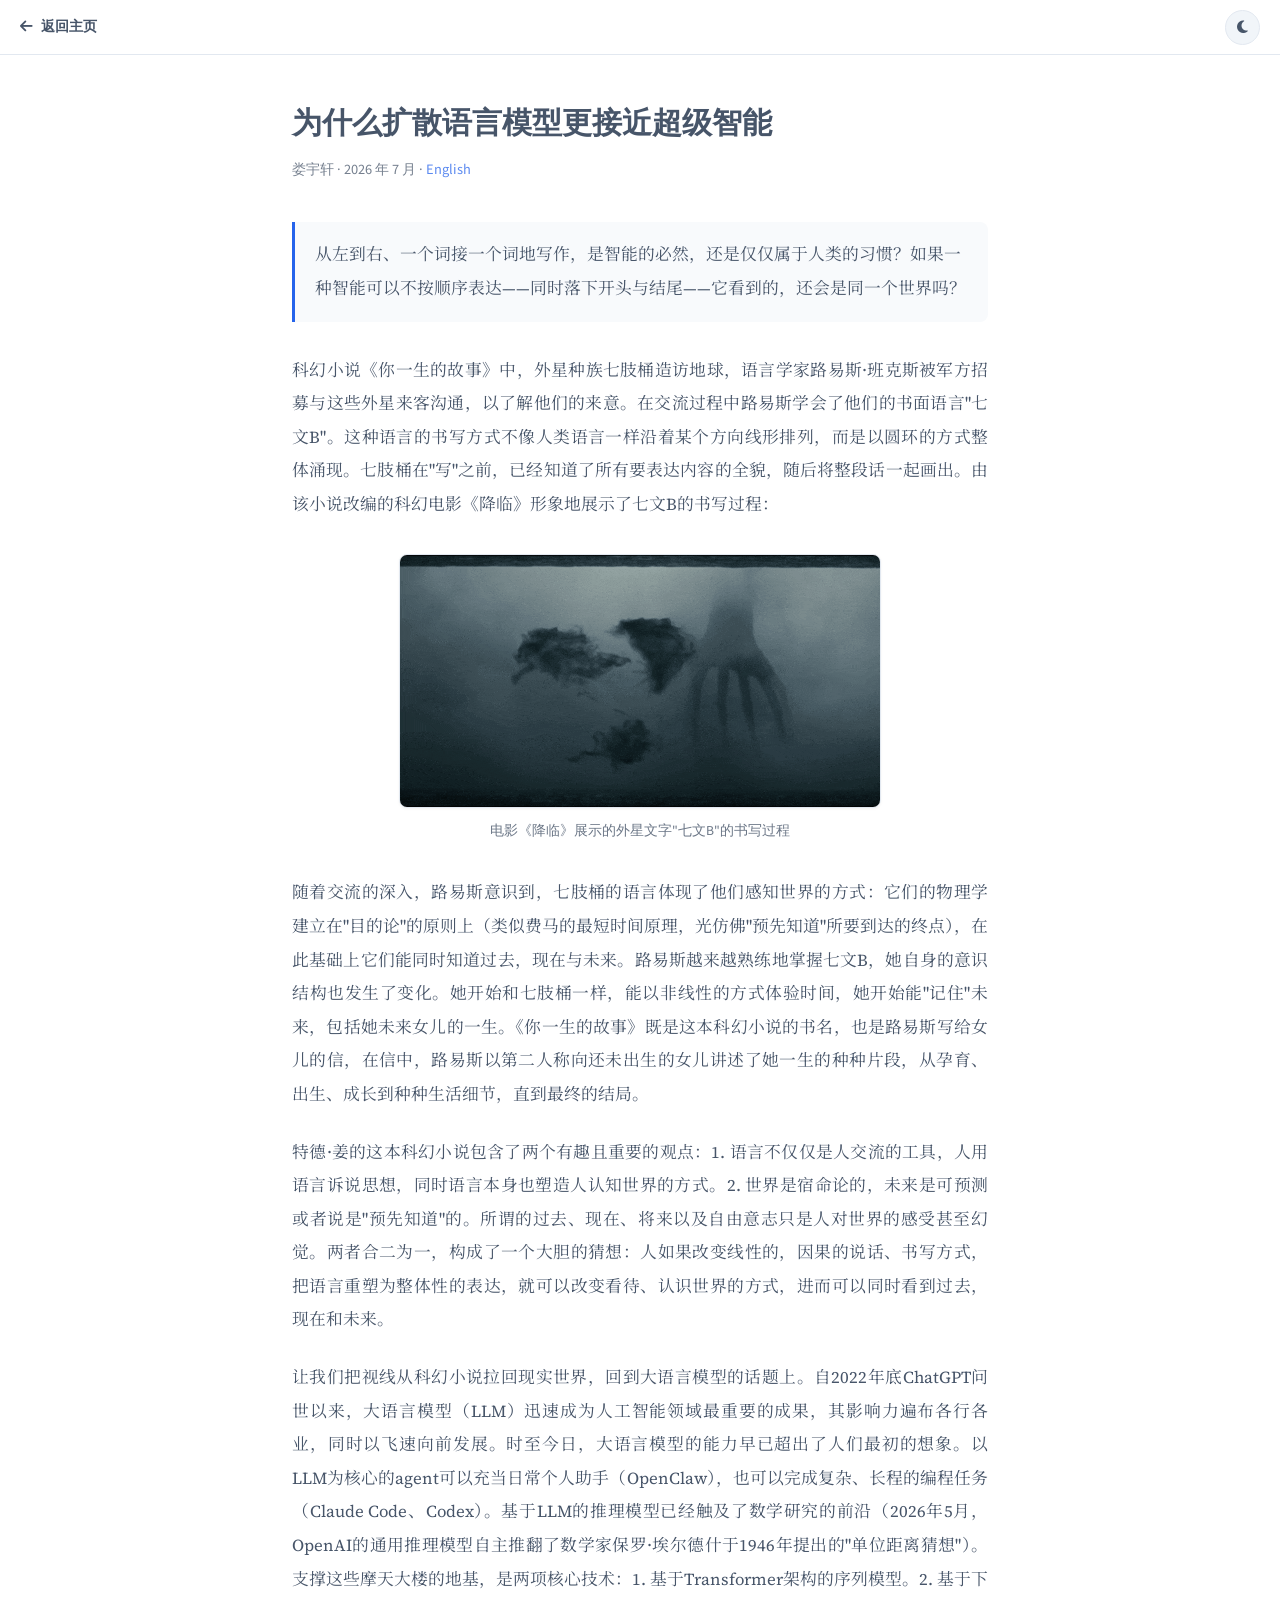
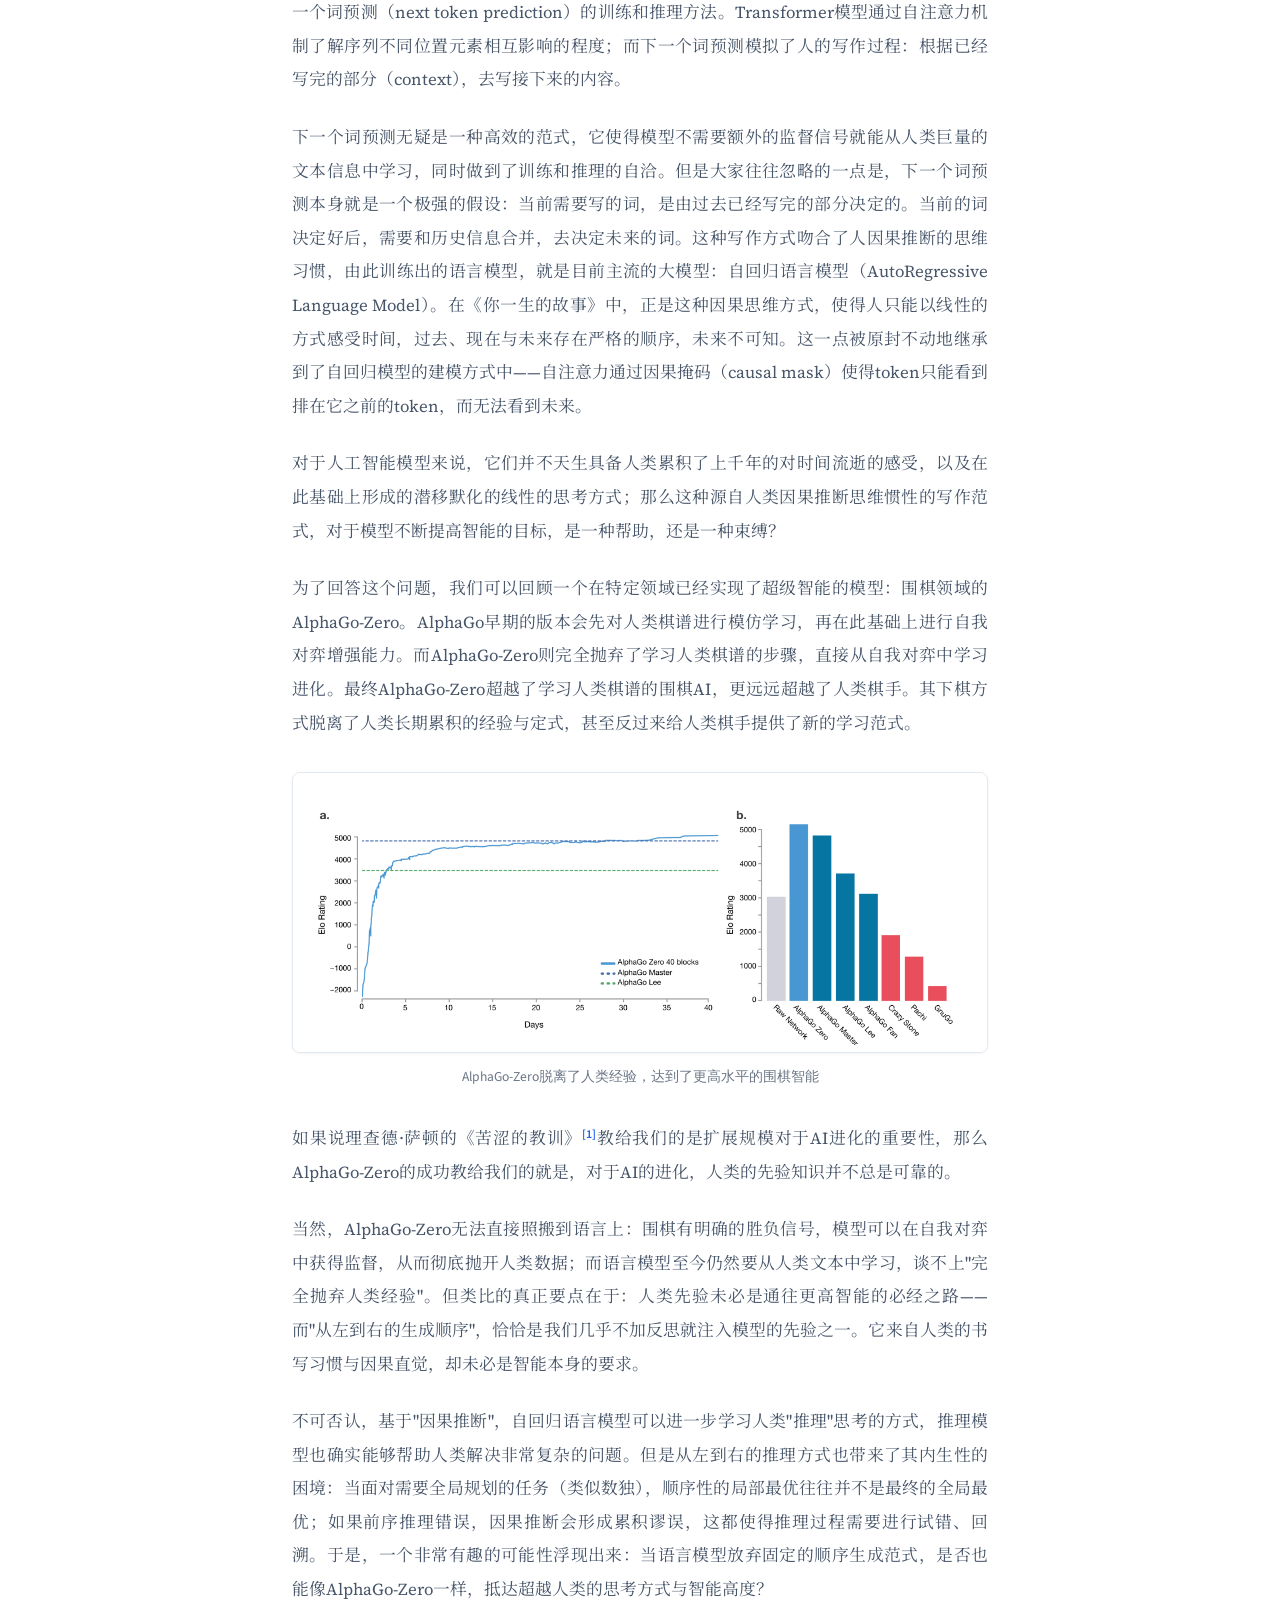
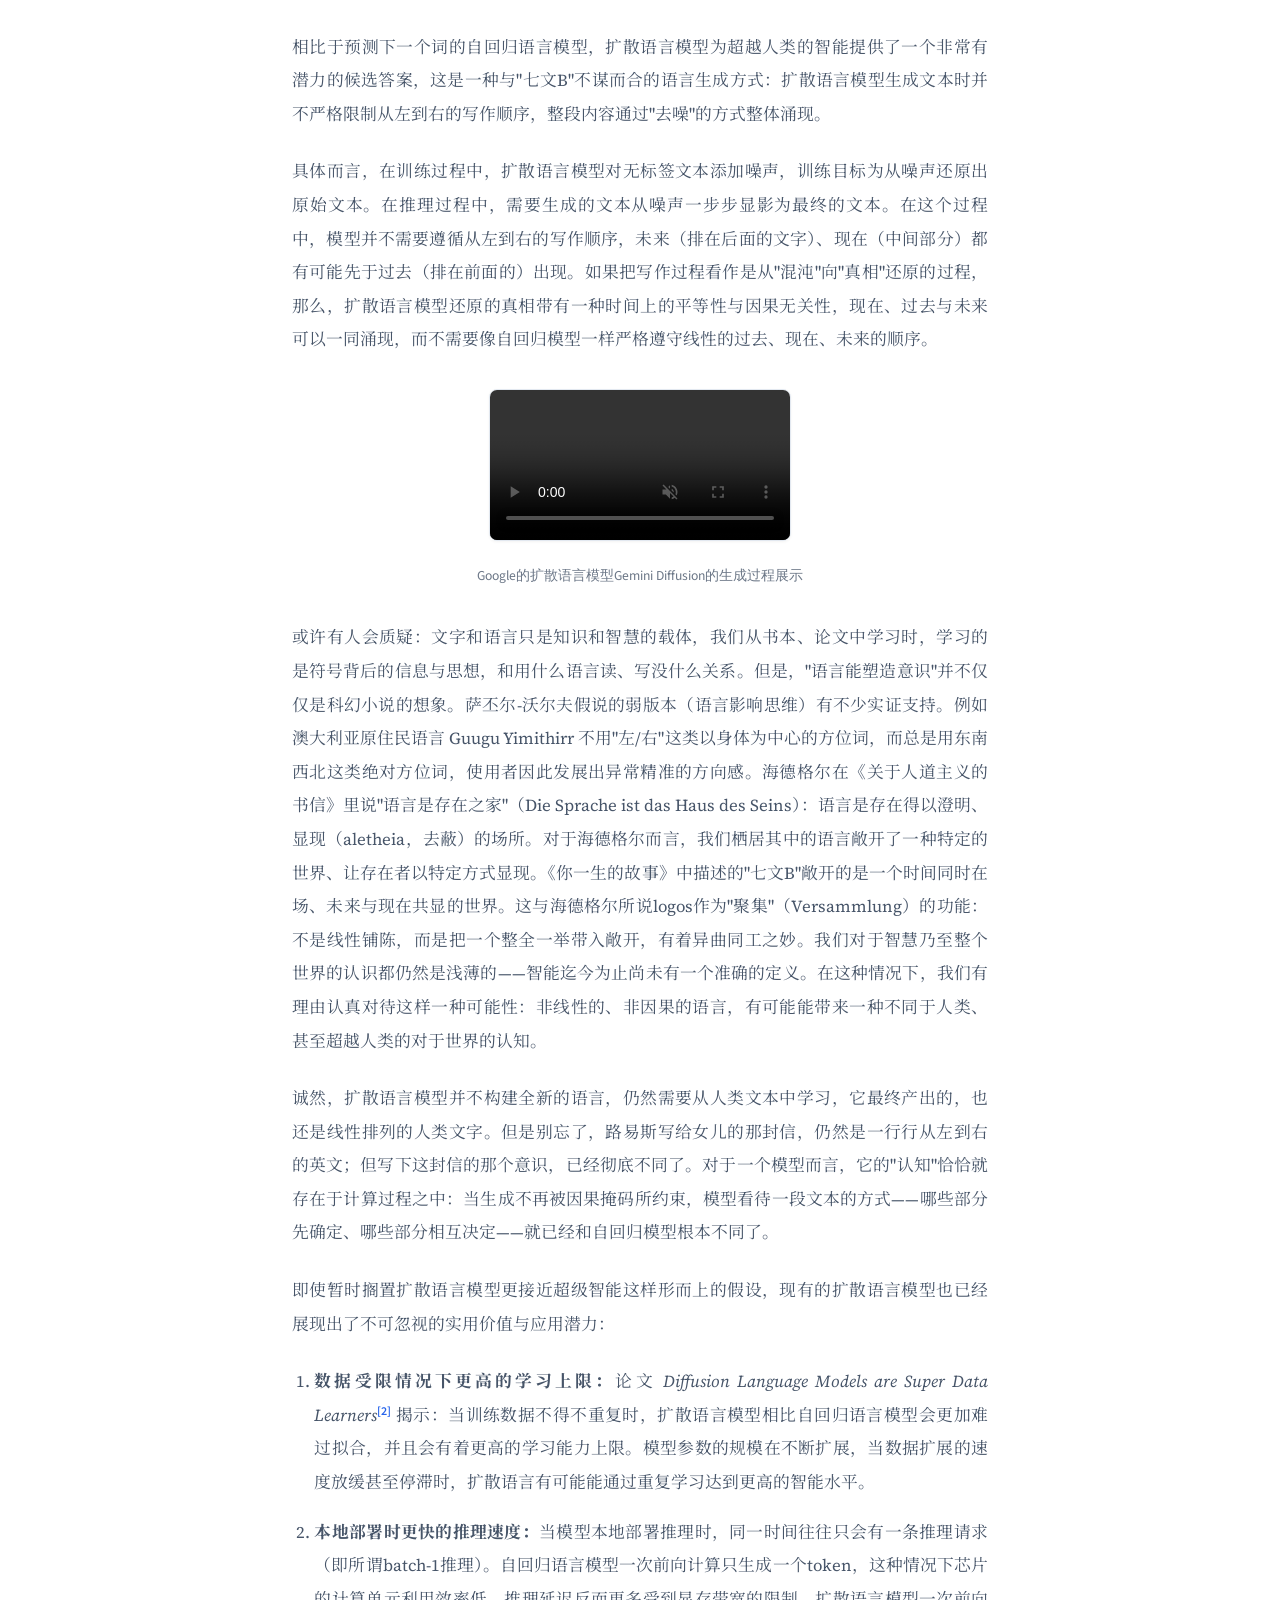
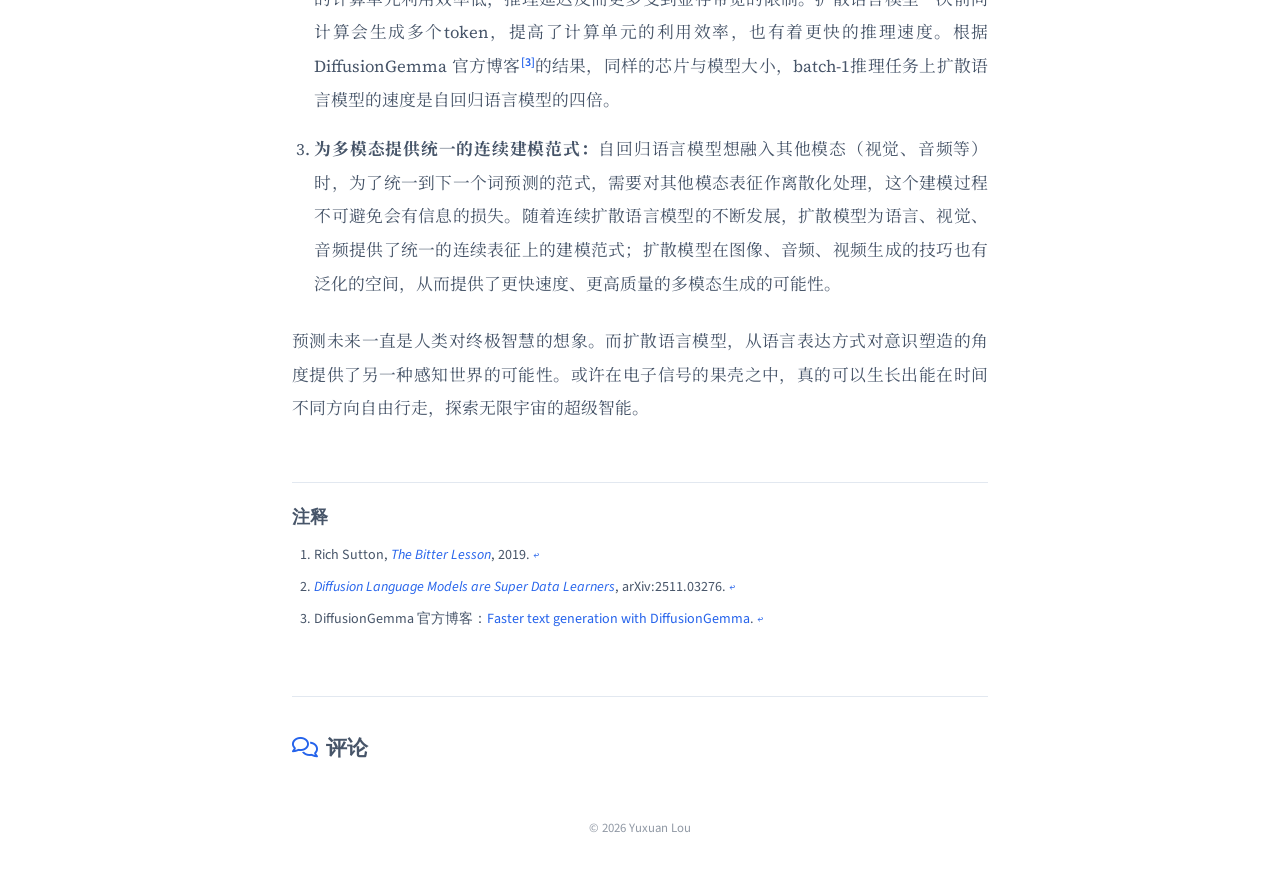
==== commit 8f01ef10: "Add English version of diffusion LM blog post - Full English translation at blog/diffusion-lm-superi" ====
--- a/blog/diffusion-lm-superintelligence/index.html
+++ b/blog/diffusion-lm-superintelligence/index.html
@@ -36,6 +36,8 @@
         <meta name="theme-color" content="#ffffff" media="(prefers-color-scheme: light)" />
         <meta name="theme-color" content="#0f172a" media="(prefers-color-scheme: dark)" />
         <link rel="canonical" href="https://yuxuanlou.info/blog/diffusion-lm-superintelligence/" />
+        <link rel="alternate" hreflang="zh-CN" href="https://yuxuanlou.info/blog/diffusion-lm-superintelligence/" />
+        <link rel="alternate" hreflang="en" href="https://yuxuanlou.info/blog/diffusion-lm-superintelligence/en/" />
         <title>为什么扩散语言模型更接近超级智能 | Yuxuan Lou</title>
         <link rel="icon" type="image/x-icon" href="../../assets/img/favicon.ico" />
         <!-- Preconnect for performance -->
@@ -79,7 +81,7 @@
             <article class="blog-post">
                 <header class="blog-post-header">
                     <h1 class="blog-post-title">为什么扩散语言模型更接近超级智能</h1>
-                    <div class="blog-post-meta">娄宇轩 &middot; 2026 年 7 月</div>
+                    <div class="blog-post-meta">娄宇轩 &middot; 2026 年 7 月 &middot; <a href="en/">English</a></div>
                 </header>
                 <div class="blog-post-body">
                     <blockquote>从左到右、一个词接一个词地写作，是智能的必然，还是仅仅属于人类的习惯？如果一种智能可以不按顺序表达——同时落下开头与结尾——它看到的，还会是同一个世界吗？</blockquote>
